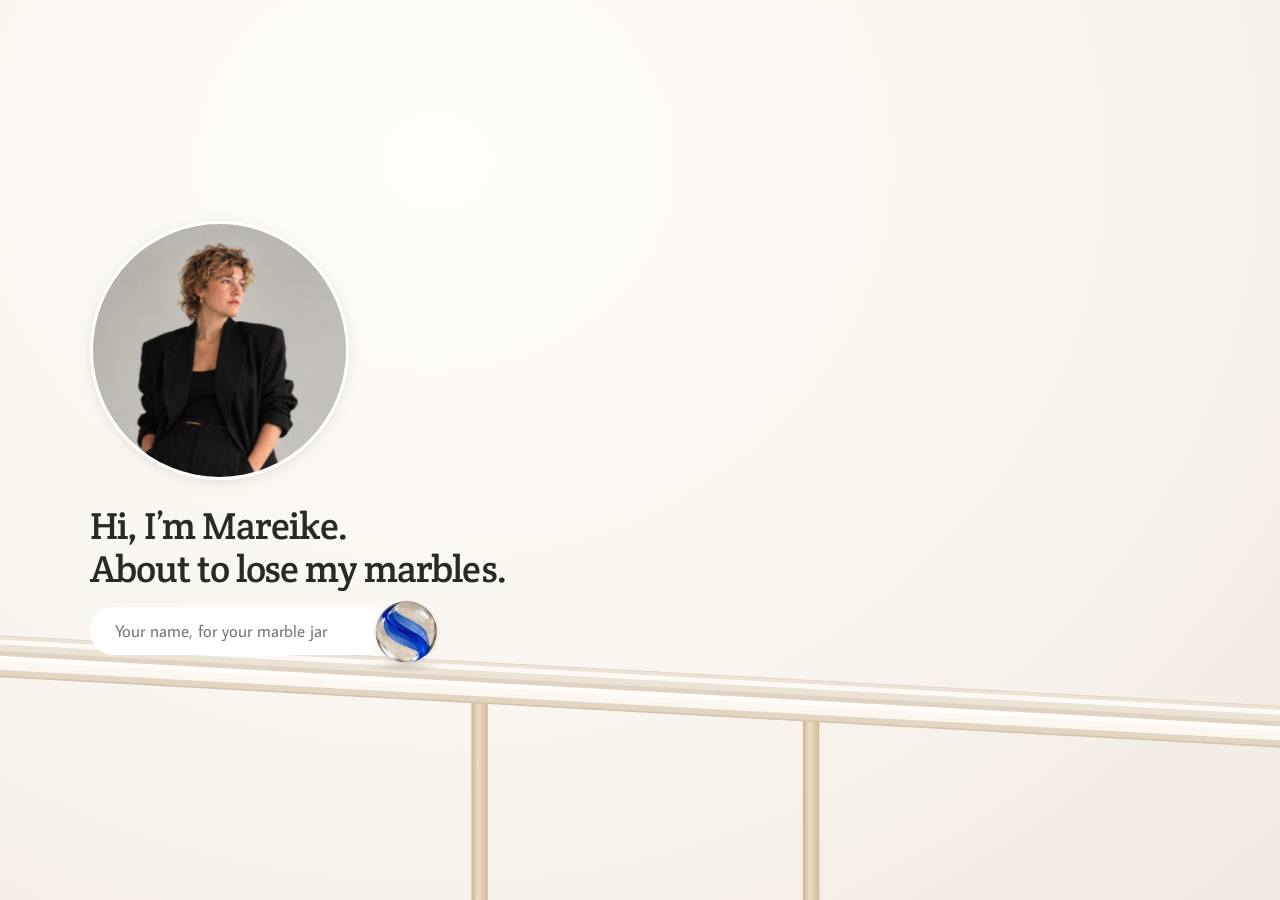
==== marbles/index.html @ 19814426 "Publish the idea map to /marbles (idea-map-site 9d2c9aa) Co-Authored-By: Claude Opus 5.5 <noreply@an" ====
<!doctype html><html lang="en"><head><meta charset="utf-8"><meta name="viewport" content="width=device-width, initial-scale=1"><meta name="theme-color" content="#faf8f5"><title>Mareike’s idea map</title><link rel="stylesheet" href="style.css"><link rel="stylesheet" href="play.css"><script defer src="content.js"></script><script defer src="explosion.js"></script><script defer src="motion.js"></script><script defer src="vendor/matter.min.js"></script><script defer src="track.js"></script><script defer src="jar.js"></script><script defer src="play.js"></script><script defer src="app.js"></script></head><body class="cover"><header class="mast"><button class="face" type="button" data-about><img src="assets/mareike.jpg" alt="Mareike Jens"></button><span id="siteTitle"></span><nav class="mast-tools" id="mastTools"></nav></header><main id="app"></main><dialog id="sheet"><button class="x"></button><section id="detail"></section></dialog></body></html>
---- marbles/style.css ----
:root{--paper:#faf8f5;--ink:#292928;--muted:var(--ink);--body:clamp(15px,1.32vw,18px);--heading:clamp(26px,3vw,39px);font:400 var(--body)/1.45 -apple-system,BlinkMacSystemFont,"Helvetica Neue",Arial,sans-serif;color:var(--ink);background:var(--paper)}*{box-sizing:border-box}body{margin:0}button,input,textarea{font:inherit;color:inherit}button{cursor:pointer}button:focus-visible,input:focus-visible{outline:2px solid #595b9c;outline-offset:4px}button{border:0;background:none}h1,h2,p{margin:0}h1,h2{font-size:var(--heading);font-weight:500;line-height:1.13;letter-spacing:-.045em}button:disabled{cursor:default;color:#757575}.welcome{min-height:var(--vh,100svh);background:radial-gradient(ellipse at 50% 62%,#f6f7fa,#eceef3);display:grid;place-content:center;text-align:center}.welcome img{display:block;width:112px;height:112px;border:5px solid white;box-shadow:0 4px 10px #21233326;border-radius:50%;margin:0 auto 28px;object-fit:cover;object-position:center 12%}.welcome h1{font-size:30px;font-weight:670}.welcome h1 span{display:block;color:var(--ink)}.welcome p{margin:20px 0 24px}.welcome label{display:block;color:var(--ink);margin-bottom:8px}.namebox{position:relative;width:min(260px,78vw);margin:auto}.namebox input{width:100%;border:0;background:white;border-radius:32px;text-align:center;padding:12px 25px}.start{position:absolute;right:-18px;top:0;width:48px;height:48px;border-radius:50%;background:radial-gradient(at 33% 24%,#fff4ee,#e8d9d0,#cebea8);border:4px solid white;box-shadow:0 4px 9px #302b2830}.stage{position:relative;min-height:var(--vh,100svh);display:flex;flex-direction:column;overflow:clip}.headline{padding:8vh 7vw 0;position:relative;z-index:2;max-width:1200px}.headline p{margin-top:15px;max-width:660px;color:var(--muted)}.worry{color:var(--ink)}.worry .held{color:#ae2731}.illustration{flex:1;display:grid;align-content:center;position:relative;min-height:230px}.illustration svg{width:100%;height:auto;display:block;overflow:visible}.dipart{background:linear-gradient(0deg,#f5f1eb55,transparent 75%)}.machine{background:#f6efe8}.machine .headline{margin-bottom:1vh}.machine .illustration svg{mix-blend-mode:multiply}.controls{position:relative;z-index:3;display:flex;gap:20px;align-items:center;margin:0 7vw;padding:24px 0 30px}.controls .advance{margin-left:auto}.action,.subtle{padding:10px 2px;text-decoration:underline;text-underline-offset:6px;text-decoration-color:#a8a49d}.advance,.primary{padding:11px 24px;border-radius:30px;background:#292b2d;color:white;min-height:44px}.pause{margin-left:12px;color:var(--muted)}.ball{--tint:#b7d2eb;display:inline-block;position:relative;flex:none;width:var(--diam,48px);height:var(--diam,48px);border-radius:50%;background:url("assets/glass.webp") center/cover;box-shadow:inset 0 0 0 1px #7069594d,1px 5px 6px -3px #65544070;isolation:isolate}.ball:before{content:"";position:absolute;inset:0;border-radius:50%;background:var(--tint);mix-blend-mode:multiply;opacity:.63}.ball:after{content:"";position:absolute;inset:0;border-radius:50%;background:radial-gradient(ellipse at 24% 20%,#fff9,transparent 22%,transparent 67%,#ffffff55 92%);box-shadow:inset 0 0 7px color-mix(in srgb,var(--tint),transparent 40%)}.world{min-height:var(--vh,100svh);position:relative;overflow:hidden}.cloud{position:absolute;inset:0;overflow:clip;pointer-events:none}.cloud .ball{position:absolute;animation:appear .7s both;animation-delay:var(--delay)}@keyframes appear{from{transform:translateY(20px) scale(.5);opacity:0}to{transform:none;opacity:1}}.covercopy{position:relative;text-align:center;max-width:650px;margin:auto;background:radial-gradient(ellipse,#faf8f5 50%,#faf8f500 75%);padding:38px 32px}.covercopy p{margin:16px auto 0}.flood{min-height:calc(var(--vh,100svh) - 90px);display:grid;place-items:center}.world header{padding:36px 5vw 16px;display:flex;align-items:flex-start;justify-content:space-between;gap:24px}.world header p{color:var(--muted);margin-top:10px}.world h1{font-size:clamp(24px,2.7vw,36px)}.field{position:relative;margin:12px 5vw 0;display:grid;grid-template-columns:repeat(5,minmax(0,1fr));gap:24px 12px;align-items:start}.pick{min-width:0;display:flex;align-items:center;flex-direction:column;gap:11px;text-align:center;position:relative;line-height:1.2;padding:3px;overflow-wrap:anywhere}.pick .ball{transition:translate .23s}.pick:hover .ball{translate:0 -4px}.named .pick:nth-child(3n){margin-top:16px}.world .controls{margin:10px 5vw 0}.rows{margin:8px 5vw 0;display:grid;gap:12px}.row{display:grid;grid-template-columns:minmax(170px,23%) 1fr;align-items:center;gap:20px}.row h2{font-size:var(--body);letter-spacing:0;font-weight:600}.rail{position:relative;display:grid;grid-template-columns:repeat(var(--slots),minmax(0,1fr));gap:4px;align-items:start;padding:7px 8px 8px;isolation:isolate}.rail:before{content:"";position:absolute;z-index:-1;left:0;right:0;top:calc(var(--diam,48px) - 3px);height:13px;background:linear-gradient(#fffcf6 5%,#f3eadf 43%,#d4c7b5 81%,#f6f0e9);border-radius:8% 8% 13% 13% / 0% 0% 100% 100%;box-shadow:0 5px 6px -4px #54432d50}.rail:after{content:"";position:absolute;top:calc(var(--diam,48px) + 9px);left:4%;right:4%;height:5px;border-inline:4px solid #d9bd99;z-index:-2}.rail .pick{font-size:var(--body)}.openplace i{width:34px;height:9px;border-radius:50%;background:#dacfc1;box-shadow:inset 1px 3px 3px #897b6a33;margin-top:calc(var(--diam,48px) - 9px)}.pick.selected .ball{opacity:.35}.jarbtn{display:flex;align-items:center;gap:10px;white-space:nowrap}.jar{display:inline-block;position:relative;width:42px;height:52px;border-radius:6px 6px 13px 13px;border:2px solid #b8b7ad;border-top:5px double #a7aba4;background:linear-gradient(100deg,#fff 3%,#ffffff12 28%,#d2d8cc30 70%,#fff 94%);box-shadow:inset 0 -4px 2px #babdb866,2px 4px 6px #4443}.jar em{position:absolute;bottom:5px;left:6px;color:var(--ink);font-style:normal}.world footer{margin:16px 5vw 25px}dialog{width:min(520px,93vw);max-height:88svh;overflow:auto;background:var(--paper);border:1px solid #dedbd4;border-radius:18px;padding:43px 35px 33px;box-shadow:0 18px 65px #29272828}dialog::backdrop{background:#34333145;backdrop-filter:blur(6px)}.x{position:absolute;right:14px;top:9px;padding:8px}.detail .ball{--diam:85px;margin-bottom:25px}.detail h2{margin:10px 0 20px}.detail p{margin-bottom:24px}.cat{color:var(--muted)}.item{display:flex;gap:13px;align-items:center;padding:14px 0;border-bottom:1px solid #dedbd4}.item .ball{--diam:32px}.item button{margin-left:auto}.jarcopy{margin-top:24px}.turning{cursor:pointer}.turning:focus{outline:none}.pause[hidden]{display:none}
@media(max-width:720px){.headline{padding:9vh 7vw 0}.illustration{overflow:hidden}.illustration svg{width:155%;max-width:none;margin-left:-22%}.machine .illustration svg{width:170%;margin-left:var(--pan,-20%)}.world header{padding-top:22px;gap:10px}.world header h1{max-width:350px}.jarbtn{flex-direction:column;gap:0;font-size:14px}.field{grid-template-columns:repeat(3,minmax(0,1fr));gap:16px 8px}.named .pick:nth-child(3n){margin-top:0}.rows{gap:20px}.row{display:block}.row h2{margin-bottom:4px}.rail{grid-template-columns:repeat(var(--slots),minmax(0,1fr));--diam:34px;padding-inline:0}.rail .pick{font-size:14px}.row:first-child .rail{grid-template-columns:repeat(3,minmax(0,1fr));row-gap:12px}.row:first-child .rail:before{display:none}.row:first-child .pick:before{content:'';position:absolute;top:32px;width:100%;height:8px;background:linear-gradient(#fcf9f3,#d7cdbf);border-radius:0 0 50% 50%;z-index:-1}.row:first-child .rail:after{display:none}.controls{padding:18px 0 24px}.covercopy{padding:22px}.field .pick{font-size:14px}.world header h1{font-size:25px}.machine .headline{min-height:170px}}
@media(prefers-reduced-motion:reduce){*,*:after,*:before{animation-duration:.001ms!important;transition-duration:.001ms!important}}
.machine .illustration svg{mix-blend-mode:normal}.machine{background:#f6efe9}.machine svg #traveller,.machine svg #contact,.machine svg [id^=mate]{transition:opacity .22s ease}h1[tabindex="-1"]:focus{outline:none}

.bottle svg { position: absolute; inset: 0; width: 150px; height: 196px; overflow: visible; }
.jar-glass { fill: url(#jg); }
.jt { stop-color: var(--glass-tint); } .js { stop-color: var(--jar-shine); }
.jar-edge { fill: none; stroke: var(--glass-edge); stroke-width: 1.4; }
.jar-back { fill: rgba(var(--shadow), .07); stroke: var(--glass-edge); stroke-width: 1; opacity: .8; }
.jar-foot { fill: url(#jb); }
.jar-wall { fill: none; stroke: var(--jar-shine); stroke-width: 1; opacity: .5; }
.jar-thread { fill: none; stroke: var(--glass-edge); stroke-width: 1.2; stroke-linecap: round; opacity: .75; }
.jar-lip { fill: var(--jar-lip); stroke: var(--glass-edge); stroke-width: 1.1; }
.jar-hi { fill: var(--jar-shine); opacity: .82; }
.jar-shine { fill: none; stroke: var(--jar-shine); stroke-linecap: round; }
.jar-floor { fill: rgba(var(--shadow), .24); filter: blur(6px); }
.jar-caustic { fill: var(--jar-shine); opacity: .75; filter: blur(5px); }
.jar-marbles { position: absolute; inset: 0;
  clip-path: path("M40 14 L40 34 C40 48 17 49 17 70 L17 168 C17 180 41 188 75 188 C109 188 133 180 133 168 L133 70 C133 49 110 48 110 34 L110 14 Z"); }
:root{--glass-tint:#c8d3cc;--jar-shine:#fff;--glass-edge:#96998c;--jar-lip:#dde0d4;--shadow:74,62,48}
.bottle{width:105px;height:137.2px;display:block;position:relative}.bottle-inner{position:absolute;inset:0;transform-origin:50% 95%}.bottle-scale{position:absolute;inset:0;width:150px;height:196px;transform:scale(.7);transform-origin:0 0}.jarbtn{position:fixed;z-index:5;right:3vw;bottom:4vh;display:grid;justify-items:center;gap:1px;max-width:175px;white-space:normal;text-align:center;background:radial-gradient(ellipse at 50% 70%,#faf8f5 35%,transparent 74%)}.jar-marbles .ball{position:absolute;top:0;left:0}.jarbtn.over .bottle-inner{scale:1.07}.jar-count{font-variant-numeric:tabular-nums}.jarbtn.over .bottle{filter:drop-shadow(0 2px 6px #a8977855)}.drag-orb,.flying-orb{position:fixed;left:0;top:0;z-index:100;pointer-events:none;line-height:0}.pick .ball{touch-action:none;cursor:grab}.pick.selected .ball{cursor:pointer}.named .field,.shelves .rows{margin-right:max(175px,15vw)}.named .controls{margin-right:max(175px,15vw)}.machine .illustration{min-height:48svh;position:relative;overflow:hidden}.machine .illustration svg{position:absolute;inset:0;width:100%;height:100%;margin:0}.machine{background:linear-gradient(140deg,#fbf8f3,#f5ede5)}.headline{animation:ink-in .45s both}@keyframes ink-in{from{opacity:0;transform:translateY(5px)}to{opacity:1;transform:none}}.ball{background-color:#f5ede4}.world header h1{max-width:24ch}.shelves .rail:before{box-shadow:0 5px 7px -5px #604e32aa}
@media(max-width:720px){.bottle{width:75px;height:98px}.bottle-scale{transform:scale(.5)}.jarbtn{right:10px;bottom:9px;background:#faf8f5ef;border-radius:18px;padding:4px 8px;max-width:120px}.shelves .rows,.named .field{margin-right:5vw}.named .controls{margin-right:125px}.world{padding-bottom:115px}.machine .illustration svg{width:100%;margin:0}.machine .headline{min-height:145px}.shelves footer{max-width:60%}}
.flood{position:relative;height:var(--vh,100svh);min-height:var(--vh,100svh);display:block;overflow:hidden}.flood .cloud>span{position:absolute}.flood .ball{rotate:var(--angle)}.flood .covercopy{position:absolute;inset:0 0 auto;text-align:left;max-width:none;margin:0;padding:8vh 7vw 9vh;background:linear-gradient(#faf8f5 5%,#faf8f5ee 50%,#faf8f500);backdrop-filter:blur(5px);mask-image:linear-gradient(black 68%,transparent)}.flood .covercopy p{margin:9px 0}.world:has(.flood){padding:0}.world:has(.flood) .controls{position:absolute;bottom:0;left:0;right:0;margin:0;padding:40px 7vw 25px;background:linear-gradient(transparent,#faf8f5ed 44%)}.machine{background:#f8f3ed}
.presented-bottle{width:150px;height:196px;margin:0 auto 20px;position:relative}.presented-bottle .bottle-scale{transform:none}.presented-bottle svg{position:absolute;inset:0;width:150px;height:196px}.presented-bottle .ball{margin:0}.jar-detail .item .ball{margin:0}

:root{--mast-height:60px}.mast{position:sticky;top:0;z-index:6;height:var(--mast-height);display:flex;align-items:center;gap:11px;padding:0 7vw;background:#faf8f5f5}.mast img{width:34px;height:34px;border-radius:50%;object-fit:cover;object-position:center 12%}.mast span{font-weight:550}.welcome,.stage,.world{min-height:calc(var(--vh,100svh) - var(--mast-height))}.flood{height:calc(var(--vh,100svh) - var(--mast-height));min-height:calc(var(--vh,100svh) - var(--mast-height))}.start{background:transparent url("assets/glass.webp") center/cover;border:0;box-shadow:0 3px 7px #453b392b}.welcome{background:#faf8f5}@media(max-width:720px){:root{--mast-height:54px}.mast img{width:30px;height:30px}}

.stage,.world:has(.flood),.world.named{cursor:pointer}.station .headline{text-align:center;width:100%;max-width:none}.station .headline p{margin-inline:auto}.beat{color:inherit;font-weight:inherit}.stressed .beat{color:#a32b36;text-decoration:underline;text-decoration-thickness:.065em;text-underline-offset:.14em}.keyboard-next:not(:focus-visible){position:absolute;width:1px;height:1px;overflow:hidden;clip-path:inset(50%);padding:0;border:0}.keyboard-next:focus-visible{margin-left:auto;padding:9px 18px}.controls .pause{margin-left:auto}
@font-face{font-family:"Crete Round";src:url("assets/fonts/CreteRound-Regular.ttf") format("truetype");font-style:normal;font-weight:400;font-display:swap}
.mast span,h1,.welcome h1,.world h1,.detail h2{font-family:"Crete Round",Georgia,serif;font-weight:400;letter-spacing:-.025em}
.opening{position:relative;isolation:isolate;overflow:hidden;background:#f6efe7}.opening .illustration{position:absolute;inset:0;min-height:0;z-index:-2}.opening .illustration svg{position:absolute;inset:0;width:100%;height:100%;margin:0;mix-blend-mode:normal}.opening:before{content:"";position:absolute;inset:0;z-index:-1;pointer-events:none;background:linear-gradient(95deg,#fbf7f1f5 0%,#faf5eedc 24%,#faf5ee45 53%,transparent 75%)}.welcome.opening{display:flex;align-items:center;padding:5vh 7vw;text-align:left}.welcome-copy{width:min(390px,90vw)}.welcome-copy img{width:clamp(100px,13vw,166px);height:auto;aspect-ratio:1;margin:0 0 24px;border-width:3px}.welcome h1{font-size:var(--heading)}.welcome h1 span{color:var(--ink)}.welcome-copy form{margin-top:25px}.welcome-copy label{color:var(--ink)}.welcome-copy .namebox{margin:0;width:min(310px,80vw)}.welcome-copy input{text-align:left;padding-right:56px}.welcome-copy .start{right:0;background:#292928;color:white;border:0;box-shadow:none}.opening .headline{padding-top:13vh;max-width:min(840px,72vw)}.opening .headline h1{font-size:clamp(38px,5.4vw,77px);line-height:1.04}.opening .controls{margin-top:auto}
@media(max-width:700px){.welcome.opening{align-items:flex-start;padding-top:3vh}.welcome-copy img{width:96px;margin-bottom:12px}.welcome-copy form{margin-top:14px}.opening:before{background:linear-gradient(#faf5eeef 2%,#faf5eeeb 34%,#faf5ee55 52%,transparent 68%)}.opening .headline{max-width:100%;padding-top:8vh}.welcome h1{font-size:26px}}
.welcome.opening{justify-content:flex-start}
/* The sculpture and its motion use the same viewport from cover to rewind. */
.machine,.welcome.opening{background:radial-gradient(ellipse at 64% 46%,#fffcf7,#f6efe6 83%)}.machine .illustration{position:absolute;inset:0;min-height:0;z-index:0}.machine .illustration svg{mix-blend-mode:normal}.machine .headline,.machine .controls{z-index:2}.machine .controls{margin-top:auto}.opening:before{display:none}.welcome.opening .illustration{z-index:0}.welcome-copy{position:relative;z-index:1}.welcome-copy .namebox input{padding-right:20px}.marble-start{position:absolute;width:max(52px,var(--orb-size));height:max(52px,var(--orb-size));transform:translate(-50%,-50%);z-index:3;padding:0;border:0;border-radius:50%;background:transparent}.marble-start span{position:absolute;left:50%;bottom:calc(100% + 9px);transform:translateX(-50%);white-space:nowrap;color:var(--ink);font-size:var(--body);text-shadow:0 1px 3px #fffcf4}.marble-start:hover span{text-decoration:underline;text-underline-offset:4px}
.ball{background:transparent url("assets/clear-glass.png") center/cover;box-shadow:1px 4px 5px -3px #70553c73}.ball:before{background:var(--tint);opacity:1;mix-blend-mode:color;mask:url("assets/ribbon-mask.png") center/cover}.ball:after{display:none}
.shelves .rows{display:grid;grid-template-columns:repeat(2,minmax(0,1fr));gap:26px 5vw;margin:20px 6vw 0}.shelves .row{display:block}.shelves .row h2{margin:0 0 10px}.shelves .rail,.shelves .row:first-child .rail{--diam:clamp(36px,3.5vw,53px);display:grid;grid-template-columns:repeat(var(--slots),minmax(0,1fr));gap:4px;padding:0 12px}.shelves .rail:before,.shelves .row:first-child .rail:before{content:'';display:block;position:absolute;inset:calc(var(--diam)*.52) 0 auto;height:calc(var(--diam)*.98);border-radius:0;background:transparent url("assets/porcelain-shelf.png") center/100% 100% no-repeat;box-shadow:none;filter:drop-shadow(0 5px 4px #8e786330);z-index:-1}.shelves .rail:after,.shelves .row:first-child .pick:before{display:none}.shelves .rail .pick{padding:0;gap:calc(var(--diam)*.53);font-size:clamp(13px,1.2vw,17px)}.shelves .rail .ball{outline:0}.shelves .rail .ball:after{display:block;position:absolute;inset:auto -7% -5%;height:17%;border-radius:0 0 50% 50%;background:linear-gradient(#fff9ed,#e0d2c2);box-shadow:0 2px 3px #8a75522b}.shelves .row:last-child{grid-column:1}.shelves .openplace i{margin-top:calc(var(--diam) - 8px)}
@media(max-width:720px){.shelves .rows{grid-template-columns:minmax(0,1fr);gap:24px;margin-inline:5vw}.shelves .rail,.shelves .row:first-child .rail{--diam:32px;padding-inline:3px}.shelves .rail .pick{font-size:12px}.marble-start span{font-size:14px}.machine .headline{min-height:0}.shelves .row:first-child .rail{column-gap:3px}}
@font-face{font-family:"Average Sans";src:url("assets/fonts/AverageSans-Regular.ttf") format("truetype");font-style:normal;font-weight:400;font-display:swap}
:root,button,input,textarea,select{font-family:"Average Sans",Arial,sans-serif}
h1,h2,h3,h4,h5,h6,.mast span,.shelves .row h2,summary{font-family:"Crete Round",Georgia,serif;font-weight:400}
.ball{background-image:var(--glass,url("assets/glass.webp"))}.ball:before{display:none}.shelves .rows{grid-template-columns:minmax(0,1.15fr) minmax(0,1fr)}.rail .pick>span:last-child{hyphens:auto}
@media(max-width:720px){.shelves .rows{grid-template-columns:minmax(0,1fr)}}
/* The scene picture is the card's backdrop: it bleeds to the top and side edges of the sheet and fades into the paper,
   and the marble sits on its lower edge. .detail becomes a column so "order" can lift the picture above marble and title.
   Without a picture (.missing) the figure stays in the text flow and shows the scene in words. */
.detail:has(.card-scene){display:flex;flex-direction:column;align-items:flex-start}
.card-scene{margin:0}.card-scene figcaption{display:none}
.card-scene:not(.missing){order:-1;align-self:stretch;margin:-43px -35px -58px;aspect-ratio:3/2}
.card-scene:not(.missing) img{display:block;width:100%;height:100%;object-fit:cover;border-radius:17px 17px 0 0;-webkit-mask-image:linear-gradient(#000 62%,#0000);mask-image:linear-gradient(#000 62%,#0000)}.detail:has(.card-scene:not(.missing))>.ball{box-shadow:0 0 0 5px var(--paper),1px 6px 9px -3px #65544070}
dialog:has(.card-scene:not(.missing)) .x{z-index:1;width:36px;height:36px;padding:0;border-radius:50%;background:#faf8f5d9}
.card-scene.missing img{display:none}.card-scene.missing figcaption{display:block;line-height:1.45}
.card-scene.missing figcaption b{display:block;font-family:"Crete Round",Georgia,serif;font-weight:400;margin:0 0 4px}
.card-sections{margin:22px 0 26px}.card-sections dt{font-family:"Crete Round",Georgia,serif;margin:16px 0 4px}.card-sections dd{margin:0;line-height:1.45}
.welcome-copy .namebox{width:min(330px,83vw)}.welcome-copy .namebox input{padding-right:58px}.welcome-copy form{margin-top:16px}.welcome-copy{pointer-events:none}.welcome-copy form{pointer-events:auto}.marble-start:focus-visible{outline-offset:4px}
.marble-start:before{content:"";position:absolute;left:50%;top:50%;width:var(--orb-size);height:var(--orb-size);transform:translate(-50%,-50%) translateX(var(--roll-x)) rotate(var(--roll-angle));border-radius:50%;background:url("assets/glass.webp") center/cover;box-shadow:0 1px 4px #55463224}.shelves footer{display:flex;gap:24px}

.flood{display:block;background:#f6f4f0;isolation:isolate}
.flood .covercopy{position:relative;z-index:1;text-align:left;max-width:none;margin:0;padding:clamp(18px,3vh,32px) 6vw 48px;background:linear-gradient(#f6f4f0 15%,#f6f4f0ea 62%,#f6f4f000);backdrop-filter:blur(5px);mask-image:linear-gradient(black 70%,transparent)}
.flood .covercopy h1{max-width:none}.flood .covercopy p{margin:4px 0 0}
.specimens{position:absolute;inset:0;overflow:hidden}
.specimen{position:absolute;width:var(--orb);aspect-ratio:1;display:block}
.specimen img{width:100%;height:auto;display:block}.orb-bounds{position:absolute;top:2%;left:1%;width:98%;aspect-ratio:1}
.world:has(.flood) .controls{padding:28px 6vw 12px;background:linear-gradient(transparent,#f6f4f0eb 60%)}
.ball{background-size:103% auto;background-position:center 6%;background-repeat:no-repeat}
:root{--studio:radial-gradient(ellipse at 34% 18%,#fffdf9 0,#f9f5ef 55%,#f0e9df 100%);--motion-ease:cubic-bezier(.22,.68,.2,1)}
.machine,.welcome.opening,.flood,.shelves{background:var(--studio)}
.mast{background:#fcfaf6f2}.mast img,.welcome img{box-shadow:0 3px 12px #6e553723}
.marble-start:before{background-image:url("assets/run-glass.webp")}

.station .headline h1{letter-spacing:-.03em}.stressed .beat{text-decoration-color:#aa534c;text-underline-offset:.16em}.beat{transition:color .16s linear}
.rail .ball{transition:translate .24s var(--motion-ease),opacity .24s}.shelves .rail:before{filter:drop-shadow(0 6px 5px #82644329)}
dialog{background:var(--studio);border:1px solid #e2d8c8;box-shadow:0 20px 80px #48372833}
@media(prefers-reduced-motion:no-preference){
  .flood .specimen{animation:glass-arrives .55s var(--motion-ease) both}
  .shelves .row h2,.shelves .rail .pick>span:last-child{animation:card-lettering .65s ease both}
  dialog[open]{animation:sheet-arrives .24s var(--motion-ease)}
}
@keyframes glass-arrives{from{opacity:0;translate:0 6px}to{opacity:1;translate:0 0}}
@keyframes card-lettering{0%,24%{opacity:0}100%{opacity:1}}
@keyframes sheet-arrives{from{opacity:0;translate:0 9px}to{opacity:1;translate:0 0}}
.shelves .jarbtn{--jar-scale:1.4;max-width:none;right:3vw;bottom:12vh;gap:12px;padding:10px;border-radius:44%;background:radial-gradient(ellipse at 50% 63%,#fffdf888,transparent 72%)}
.shelves .bottle{width:calc(150px * var(--jar-scale));height:calc(196px * var(--jar-scale));filter:drop-shadow(0 7px 6px #846d4c24)}
.shelves .bottle-scale{transform:scale(var(--jar-scale))}.shelves .rows{margin-right:calc(6vw + 212px);column-gap:3vw}.shelves .jarbtn>span:last-of-type{font-family:"Crete Round",Georgia,serif}.catch-point{position:absolute;right:12%;top:8%;pointer-events:none;font:400 27px/1 "Crete Round",Georgia,serif;color:#805020;text-shadow:0 1px 3px white}
.jarbtn.catching .jar-lip,.jarbtn.over .jar-lip{stroke:#b8935a;stroke-width:2}.jarbtn.over .bottle-inner{transition:scale .16s;scale:1.05}
@media(max-width:900px){.shelves .jarbtn{--jar-scale:1.04;right:10px}.shelves .rows{margin-right:185px}}
@media(max-width:720px){.shelves .jarbtn{--jar-scale:.75;bottom:4px;right:4px;gap:0;background:radial-gradient(ellipse,#faf8f5 45%,#faf8f5d6 62%,transparent 75%);padding:4px}.shelves .rows{margin-inline:5vw}.shelves{padding-bottom:168px}.catch-point{font-size:22px}}


/* Cover: no header yet. The portrait is the way in, and docks into the header when the run starts. */
.cover .mast{visibility:hidden}
.cover .welcome{margin-top:calc(-1*var(--mast-height));min-height:var(--vh,100svh)}
.face{display:block;padding:0;border-radius:50%;line-height:0;flex:none}
.mast .face img{display:block}
.welcome-copy .face{pointer-events:auto;margin:0 0 24px}
.welcome-copy .face img{width:clamp(150px,19vw,240px);margin:0;transition:scale .24s var(--motion-ease)}
.welcome-copy .face:hover img{scale:1.03}
@media(max-width:700px){.welcome-copy .face{margin-bottom:14px}.welcome-copy .face img{width:132px}}
/* About card, in the same sheet as an idea. Logos follow the strip on mareikejens.com. */
.about .portrait{display:block;width:85px;height:85px;border-radius:50%;object-fit:cover;object-position:center 12%;border:3px solid white;box-shadow:0 3px 12px #6e553723;margin-bottom:25px}
.about p{margin-bottom:16px}.about .small{color:var(--muted);font-size:.9em}
.about .logos{display:flex;align-items:center;justify-content:space-between;gap:.7em;font-size:clamp(10px,2.9vw,17px);list-style:none;padding:22px 0;margin:22px 0 0;border-top:1px solid #e2d8c8;border-bottom:1px solid #e2d8c8}
.about .logos img{display:block;width:auto}
.about .links{display:flex;flex-wrap:wrap;gap:6px 22px;margin:20px 0 0}
.about .links a{color:inherit;text-decoration:underline;text-underline-offset:6px;text-decoration-color:#a8a49d}

/* Click-through story. Each scene plays, comes to rest and waits for a click anywhere: no button, no hint.
   The Continue button stays for keyboard users (visible on focus). */
.ready .pause{display:none}
/* Between scenes the words fade out before the next line fades in (ink-in restarts when .leaving comes off). */
.headline.leaving{animation:none;opacity:0;translate:0 -4px;transition:opacity .2s ease,translate .2s ease}
@media(prefers-reduced-motion:no-preference){
  /* "I am." has the screen to itself, at full headline size, while the marble starts down the drop. Partway down it
     gives its place to "What if…" (it lies over that line, so nothing jumps), which builds while the marble races to
     the break. The swap follows the marble, not a clock: app.js sets .whatif-now from the scene's progress. */
  .headline h1:has(.iam){position:relative}
  .iam{position:absolute;inset:0 0 auto;transition:opacity .45s ease}
  .whatif-now .iam{opacity:0}
  .iam+.whatif{opacity:0;transition:opacity .6s ease .25s}
  .whatif-now .iam+.whatif{opacity:1}
  /* A [bracketed] word in the body line lands a beat after the sentence, like a spoken pause. */
  /* "Fast." lands with a punch on the frame the marble is pushed (see surge in motion.js), not a soft fade. */
  .headline .late{display:inline-block;opacity:0}.headline .late.now{opacity:1;animation:fast-in .32s cubic-bezier(.2,1.7,.45,1) both}
  @keyframes fast-in{from{opacity:0;transform:translateX(-10px) scale(.7)}to{opacity:1;transform:none}}
  @keyframes late-in{from{opacity:0}to{opacity:1}}
  /* Cover → run → marble field → shelves: a cross-fade between whole screens. */
  ::view-transition-old(root),::view-transition-new(root){animation-duration:.55s;animation-timing-function:ease}
}
/* Narrow cover: the name field carries the marble run, so the copy sits low and the run lands about two thirds down, where the story scenes hold it. */
@media(max-width:700px){.welcome.opening{align-items:flex-end;padding-bottom:30svh}}
/* Story headlines keep line breaks typed in content.js ("Transformative AI\nis coming."). */
.headline h1{white-space:pre-line}
/* About card: the portrait leads, sized to the card. Line breaks typed in content.js are kept. */
.about .portrait{width:clamp(120px,34vw,168px);height:auto;aspect-ratio:1;border-width:4px;margin-bottom:22px}
.about p{white-space:pre-line}
/* The stressed word turns red, without an underline. */
.stressed .beat{text-decoration:none}
/* "What if…" holds the line; the danger it asks about appears when the marble tips. */
.whatif{display:block;color:var(--ink)}
/* The second half of a question waits, invisible but holding its line, until the visitor clicks. */
.held{display:block;opacity:0;transition:opacity .4s ease}
.held.shown{opacity:1}
/* "I am." is Mareike's answer to "Are you worried?", on its own line above "What if…". */
.iam{display:block}
/* "What if…" and the danger read as one pair, a touch apart so the lines don't collide. */
.headline:has(.iam) .answer{display:block;margin-top:.12em}
.answer,.headline:has(.whatif) p{opacity:0;transition:opacity .4s ease}
.stressed .answer,.stressed .headline:has(.whatif) p{opacity:1}
/* The burst answers "What if…": the danger lands a breath after it, while the pieces still fly. */
.stressed .answer{transition:opacity .6s ease .4s}.stressed .headline:has(.whatif) p{transition:opacity .6s ease .4s}

/* ---- Marble page ----
   Marbles are cut to clean circles with a soft shadow and arrive spreading out from the first one. After about a second they part
   around a rounded clearing (--dx/--dy, worked out in fillMarbleField). The sentence fades in there first, then the question replaces it. */
.flood .specimen{width:auto;animation-delay:var(--in)}
.flood .specimen img{aspect-ratio:1;object-fit:cover;object-position:50% 0;border-radius:50%;box-shadow:0 .2em .3em -.12em #6e553747}
.flood.settled .specimen{transform:translate(var(--dx),var(--dy))}
.flood .specimens{mask-image:linear-gradient(#000 calc(100% - 170px),transparent calc(100% - 84px));-webkit-mask-image:linear-gradient(#000 calc(100% - 170px),transparent calc(100% - 84px))}
.clearing{position:absolute;pointer-events:none;opacity:0;left:var(--cx);top:var(--cy);width:calc(var(--rx)*2.05);height:calc(var(--ry)*2.15);translate:-50% -50%;scale:.6;background:radial-gradient(closest-side,#fffdf9 45%,#fffdf900)}
.flood.settled .clearing{opacity:1;scale:1}
.flood .covercopy{position:absolute;z-index:2;left:var(--cx);top:var(--cy);width:calc(var(--rx)*1.66);translate:-50% -50%;text-align:center;background:none;backdrop-filter:none;-webkit-backdrop-filter:none;mask-image:none;-webkit-mask-image:none;padding:0}
.flood .covercopy h1{font:inherit;letter-spacing:0;color:var(--ink);max-width:none}
.flood .covercopy p{font-family:"Crete Round",Georgia,serif;letter-spacing:-.025em;color:var(--ink);text-wrap:balance;font-size:clamp(27px,7.3vw,46px);line-height:1.08;margin:10px 0 0}
.flood .covercopy h1,.flood .covercopy p{opacity:0;translate:0 8px}
.flood.settled .covercopy h1,.flood.settled .covercopy p{opacity:1;translate:0 0}
.world:has(.flood) .controls{background:none}
@media(prefers-reduced-motion:no-preference){
  .flood .specimen{transition:transform var(--time) var(--motion-ease) var(--delay)}
  /* The sentence stands alone in the clearing, as large as the question. Then (.asked, set in flood()) it lifts away and the question
     fades in on the same spot. Without motion the two simply sit one above the other, as styled above. */
  .flood .covercopy{display:grid;place-items:center}
  .flood .covercopy h1,.flood .covercopy p{grid-area:1/1;margin:0}
  .flood .covercopy h1{font-family:"Crete Round",Georgia,serif;font-size:clamp(27px,7.3vw,46px);line-height:1.08;letter-spacing:-.025em;color:var(--ink);text-wrap:balance;transition:opacity .6s ease .45s,translate .6s var(--motion-ease) .45s}
  .flood .covercopy p{transition:opacity .8s ease .4s,translate .8s var(--motion-ease) .4s}
  .flood.settled:not(.asked) .covercopy p{opacity:0;translate:0 8px}
  .flood.asked .covercopy h1{opacity:0;translate:0 -8px;transition-delay:0s;transition-duration:.45s}
  .clearing{transition:opacity .8s ease,scale .9s var(--motion-ease)}
  /* Once parted, each marble floats a few pixels on its own slow beat. */
  .flood .specimen img{animation:marble-drift var(--beat) ease-in-out var(--phase) infinite alternate}
}
@keyframes marble-drift{from{translate:calc(var(--ax)*-1) calc(var(--ay)*-1)}to{translate:var(--ax) var(--ay)}}

/* Marble field → game (handover() in app.js). The field floats on a layer above the game while its marbles fly to the shelves or part. */
.handover{position:fixed;inset:0;z-index:5;overflow:hidden;pointer-events:none}
.handover .flood{background:none}
.handover .specimen{animation:none}
.handover.going .flood .covercopy,.handover.going .flood .clearing,.handover.going .controls{opacity:0;transition:opacity .3s ease}
.play.arriving{animation:game-arrives .7s ease .15s both}
.play .pick.incoming .ball{opacity:0;transition:none}
@keyframes game-arrives{from{opacity:0}to{opacity:1}}

/* Header title: name, a dot, then the board's title. */
.mast #siteTitle{display:flex;align-items:baseline;gap:.5em}
.mast-dot{color:var(--ink);flex:none}.mast-who{flex:none}
@media(max-width:700px){
  /* Phone header: still one line. The type shrinks with the screen so name, dot and title fit beside the portrait. */
  .mast{gap:8px}.mast #siteTitle{gap:.35em;font-size:clamp(11px,3.55vw,15px)}
  /* Phone cover: the copy keeps equal margins left and right. The name field ends short of the right
     margin by one marble (38 of the 340 units the phone camera shows) so the marble can wait beside it. */
  .welcome-copy{width:100%}
  .welcome-copy .namebox{width:calc(100% - 8px - 11.2vw)}
  .welcome-copy .namebox input{padding-right:20px}
  /* The run passes directly under the field, so anything below the field starts beneath the rail. */
  .welcome-copy .visit-notice{margin-top:52px}
}
/* Phone: a problem headline that needs two lines splits into two even ones and stays centred inside the margins. */
@media(max-width:700px){.station .headline h1,.station .headline p{text-wrap:balance;overflow-wrap:break-word}}
/* Phone idea card: everything fits one iPhone screen without scrolling. The picture is a shallower strip, the
   marble is smaller, and the gaps between category, title and the three sections are tightened. */
@media(max-width:700px){
  dialog:has(.card-sections){max-height:96svh;padding:43px 22px 14px}
  /* A fixed height, not an aspect ratio: inside the card's column layout the picture would otherwise insist on its full 3:2 height. */
  dialog:has(.card-sections) .card-scene:not(.missing){margin:-43px -22px -34px;aspect-ratio:auto;height:54vw;min-height:0;flex:none}
  .detail:has(.card-sections)>.ball{--diam:54px;margin-bottom:8px}
  .detail:has(.card-sections)>.cat{margin-bottom:2px;font-size:13.5px}
  .detail:has(.card-sections)>h2{margin:0 0 4px;font-size:23px}
  .detail .card-sections{margin:6px 0 16px}
  .detail .card-sections dt{margin:9px 0 2px}
  .detail .card-sections dd{line-height:1.36;font-size:14.5px}
  /* The button's upward glow is kept short so it does not wash out the last line of text. */
  .detail:has(.card-sections)>.primary[data-card]{margin-top:2px;box-shadow:0 36px 0 36px #f8f3ec,0 -4px 8px 3px #f8f3ecee}
}
/* Phone about card: wider card with slim side margins, so "…go well." holds the first line and all four links sit in one row. The background line is a lighter grey. */
.about .small{color:#8c877f}
@media(max-width:700px){dialog:has(.about){width:calc(100vw - 20px);padding-inline:20px}.about .links{column-gap:18px}}
/* In the jar, marble and title are one button that opens the idea card again. */
.item .open-idea{display:flex;flex:1;min-width:0;gap:13px;align-items:center;padding:0;margin:0;text-align:left;color:inherit;text-decoration:none;white-space:normal}
.item .open-idea span{text-decoration:underline;text-decoration-color:transparent;text-underline-offset:5px;transition:text-decoration-color .2s}
.item .open-idea:hover span,.item .open-idea:focus-visible span{text-decoration-color:#a8a49d}
/* iPhone Safari zooms in on any field with text under 16px and stays zoomed, which pushes the page off the right edge
   and the bottom. 16px fields stop that, without blocking pinch-zoom for people who need it. */
input,textarea,select{font-size:max(16px,1em)}
/* Cover → story: the portrait flies up into the header (see dockPortrait). Without this the cross-fade also kept the old
   portrait fading out in place, so two pictures showed at once. Naming it takes it out of the page snapshot, and its old
   snapshot is hidden: the only portrait left on screen is the one that moves. */
.welcome-copy .face img{view-transition-name:portrait}
::view-transition-old(portrait){display:none}
/* No rubber-band bounce: every screen is exactly one viewport tall. */
html{overscroll-behavior-y:none}
/* The Back button sits in the same spot on every screen: the story, the marble page and the question before the game. */
.world:has(.flood) .controls{padding:24px 7vw 30px}
@media(max-width:720px){.world:has(.flood) .controls{padding:18px 7vw 24px}}

/* No zoom on a double tap (pinch still works), and no text selection in the story: a fast second tap is just "continue". */
html{touch-action:manipulation}.machine{user-select:none;-webkit-user-select:none;-webkit-touch-callout:none}
/* "Are you worried?": the closer the marble is dragged to the edge (--worry, 0 to 1, set in app.js), the redder the page. */
.machine .illustration{box-shadow:inset 0 0 calc(var(--worry,0)*150px) calc(var(--worry,0)*26px) #a32b3659}
.drag-level{transform-origin:0 50%;scale:calc(1 + var(--worry,0)*.5);transition:scale .15s linear}

/* The privacy link: small and quiet, on the About card and under the send form. */
.legal-link{font:inherit;font-size:10px;color:#b0a99d;padding:2px 0;text-decoration:underline;text-decoration-color:#e6dfd4;text-underline-offset:2px}.legal-link:hover{color:#8c877f}.about .legal-link{display:block;margin-top:4px}.fine .legal-link{font-size:inherit}
.legal-text h3{margin:16px 0 3px;font-size:14px;font-weight:600}.legal-text p{margin:0 0 6px;font-size:14px;line-height:1.45}

/* Desktop about card: wide enough (37em of text, so it scales with the font) that the lead takes two lines and
   "Based in Zürich…" one. The phone card keeps its own width (max-width:700px rule above). */
@media(min-width:701px){dialog:has(.about){width:min(calc(37em + 70px),93vw)}}
/* The cover line "About to lose my marbles." stays on one line on every phone: the headline shrinks with the screen below 360px (and with Safari page zoom). */
/* The photo is as wide as "Hi, I'm Mareike." (that line is 6.75 times the headline size). */
@media(max-width:700px){.welcome h1{font-size:min(26px,7.2vw)}.welcome h1 span{white-space:nowrap}.welcome-copy .face img{width:calc(min(26px,7.2vw)*6.75);height:auto;aspect-ratio:1}}
/* On the narrowest phones the name field gives its placeholder a little more room, so "…for your marble jar" is not cut off. Font stays 16px so iOS does not zoom in on focus. */
@media(max-width:360px){.welcome-copy .namebox input{padding-left:15px;padding-right:12px}}
/* Desktop too: "About to lose my marbles." on one line, the photo as wide as "Hi, I'm Mareike." (headline size × 6.75). */
@media(min-width:701px){.welcome h1 span{white-space:nowrap}.welcome-copy .face img{width:calc(var(--heading)*6.75);height:auto;aspect-ratio:1}}
/* On a computer the text-only story lines ("But even if…", "…safely.", "Because:") sit centred above the track like the
   problem lines, instead of top left where the start of the run passes behind them. */
@media(min-width:701px){.machine:not(.opening):not(.station) .headline{text-align:center;width:100%;max-width:none}}
---- marbles/play.css ----
/* The game screen (play.js): shelves on top, a porcelain marble run in the middle, the jar at the bottom. */
.world.play{height:calc(var(--vh,100svh) - var(--mast-height));min-height:500px;padding:0;background:var(--studio);overflow:hidden;user-select:none;-webkit-user-select:none}
.play-stage{--diam:42px;--jar-scale:.9;--tint:#8643cb;position:relative;width:min(100vw,460px);height:100%;margin:0 auto;display:flex;flex-direction:column;overflow:hidden;touch-action:none}

/* header: which problem you are looking at, and how to move between the five */
.play .play-head{display:block;padding:10px 18px 0;position:relative;z-index:2}




.play .play-head h1{font-size:clamp(25px,7vw,31px);max-width:none;margin-top:0;line-height:1.1;letter-spacing:-.03em}









/* shelves */
.play-shelves{display:grid;gap:8px;padding:2px 12px 0;position:relative;z-index:2}
.play .rail{position:relative;display:grid;grid-template-columns:repeat(var(--slots),calc((100% - (var(--cols,var(--slots)) - 1)*4px)/var(--cols,var(--slots))));justify-content:center;gap:4px;padding:0 6px;isolation:isolate;align-items:start}
.play .rail:before{content:"";position:absolute;z-index:-1;inset:calc(var(--diam)*.52) 2% auto;height:calc(var(--diam)*.98);border-radius:0;
  background:transparent url("assets/porcelain-shelf.png") center/100% 100% no-repeat;box-shadow:none;filter:drop-shadow(0 5px 4px #8e786330)}
.play .rail:after{display:none}
.play .pick{padding:0 2px;gap:calc(var(--diam)*.5);font-size:12.5px;line-height:1.18;touch-action:none;cursor:grab;-webkit-tap-highlight-color:transparent}
.play .pick .ball{--diam:inherit;width:var(--diam);height:var(--diam);transition:opacity .35s,translate .24s var(--motion-ease)}
.play .pick-name{display:-webkit-box;-webkit-line-clamp:3;-webkit-box-orient:vertical;overflow:hidden;hyphens:auto;color:var(--ink);transition:color .35s}
.play .pick.selected .ball{opacity:.14}
.play .pick.selected .pick-name{color:var(--ink)}
.play .pick.away .ball{opacity:0;transition:none}
.play .pick:active{cursor:grabbing}

/* ramps, funnel and marbles in the air */
.play-art{position:absolute;inset:0;width:100%;height:100%;pointer-events:none;z-index:1;overflow:visible}
.rail-line{stroke:#f3ebde;stroke-width:7;stroke-linecap:round;filter:drop-shadow(0 3px 2px #6e553738)}
.play-loose{position:absolute;inset:0;pointer-events:none;z-index:4}
.loose-orb{position:absolute;left:0;top:0;margin:0;will-change:transform;box-shadow:1px 5px 7px -3px #65544080;transition:scale .18s var(--motion-ease),box-shadow .18s}
.loose-orb.held{scale:1.14;box-shadow:3px 16px 18px -8px #65544066}
.play-live{position:absolute;width:1px;height:1px;overflow:hidden;clip-path:inset(50%)}

/* the jar */
.play-jar{position:absolute;z-index:3;left:50%;bottom:4px;translate:-50% 0;padding:0;display:grid;justify-items:center;gap:1px;-webkit-tap-highlight-color:transparent}
.play .bottle{display:block;position:relative;width:calc(150px*var(--jar-scale));height:calc(196px*var(--jar-scale));filter:drop-shadow(0 7px 6px #846d4c24)}
.play .bottle-scale{transform:scale(var(--jar-scale))}
.jar-label{display:flex;align-items:center;gap:7px;font:400 15px/1.2 "Crete Round",Georgia,serif;white-space:nowrap;color:var(--ink)}
.jar-count{min-width:22px;height:22px;padding:0 6px;border-radius:11px;display:grid;place-items:center;font:600 12.5px/1 "Average Sans",Arial,sans-serif;font-variant-numeric:tabular-nums;background:#e9dfd0;color:var(--ink);transition:background .3s,color .3s}
.play-jar.filled .jar-count{background:var(--ink);color:#fff}
.jar-open{font-size:11.5px;color:var(--muted);opacity:0;transition:opacity .4s}
.play-jar.filled .jar-open{opacity:1}
/* The cork sits down in the mouth like a stopper (just proud of the rim), so the closed jar does not read as a head with a hat. */
.cork{position:absolute;left:30%;top:1.5%;width:40%;height:8%;border-radius:5px 5px 3px 3px;opacity:0;translate:0 -26px;pointer-events:none;
  background:linear-gradient(90deg,#a97a4b,#dcb689 38%,#c79c6b 62%,#9a6c3f);box-shadow:inset 0 -3px 3px #6b47234d,0 2px 3px #54432d40;transition:opacity .3s,translate .45s cubic-bezier(.3,1.5,.5,1)}
.play-jar.sealed .cork{opacity:1;translate:0 0}
.jar-say{position:absolute;z-index:5;left:50%;bottom:calc(100% + 6px);transform:translateX(-50%);pointer-events:none;white-space:nowrap;max-width:240px;overflow:hidden;text-overflow:ellipsis;
  font:400 15px/1.2 "Crete Round",Georgia,serif;color:var(--ink);text-shadow:0 1px 4px #fffdf8,0 0 10px #fffdf8}

/* corner buttons */
/* Back, bottom left, where the other screens have it. It leads home. */
.play-back{position:absolute;z-index:3;left:min(7vw,32px);bottom:24px;padding:10px 2px;color:var(--ink);text-decoration:underline;text-underline-offset:6px;text-decoration-color:#a8a49d}
/* "Add your own": the last marble on the shelf, in grey glass, and not draggable. */
.play .pick.add-own{cursor:pointer;touch-action:manipulation}
.play .add-own .pick-name{text-decoration:underline;text-decoration-color:#b9ad9c;text-underline-offset:4px}
.add-own:hover .ball{translate:0 -3px}
.ball.own{background-image:url("assets/glass.webp");filter:grayscale(1) brightness(1.13) contrast(.9)}
.send-jar{position:absolute;z-index:3;right:10px;bottom:14px;padding:10px 18px;min-height:44px;font-size:14.5px;box-shadow:0 5px 12px -5px #29272866}
.send-jar.sealed{background:#6d6257}
@media(prefers-reduced-motion:no-preference){.send-jar:not([hidden]){animation:send-arrives .45s var(--motion-ease) both}}
@keyframes send-arrives{from{opacity:0;translate:0 10px}to{opacity:1;translate:0 0}}

/* tools in the top bar */
.mast-tools{margin-left:auto;display:flex;align-items:center;gap:2px}
.tool{min-width:40px;height:40px;border-radius:20px;padding:0 8px;font-size:15px;color:var(--muted);white-space:nowrap}
.tool.sound{font-size:19px}.tool.sound[aria-pressed="false"]{opacity:.4;text-decoration:line-through}
.mast span{min-width:0;overflow:hidden;text-overflow:ellipsis;white-space:nowrap}

@media(max-height:700px){
  
  .play-stage{--jar-scale:.78}.play .pick-name{-webkit-line-clamp:2}
}

/* sheets */
.detail>.ball.own,.own-form>.ball.own{--diam:72px}.item .ball.own{--diam:32px}
.own-note{white-space:pre-wrap}
.own-form label,.send-form label{display:block;margin:14px 0 0;font-size:14px;color:var(--muted)}
.own-form input,.own-form textarea,.own-form select,.send-form input,.send-form textarea{display:block;width:100%;margin-top:5px;padding:10px 12px;font-size:16px;color:var(--ink);background:#fff;border:1px solid #d9cebd;border-radius:11px}
.own-form .primary,.send-form .primary{margin-top:20px;width:100%}
.own-form .ball{margin-bottom:14px}
.send-form{margin-top:26px}.send-form h3{font-size:20px;margin:0;letter-spacing:-.02em}
.send-form .fine{font-size:12.5px;line-height:1.4;color:var(--muted);margin:14px 0 0}
.send-status{min-height:1.4em;margin:12px 0 0!important;font-size:14px;color:#805020}
.copy-jar{display:block;margin-top:4px}
.hp{position:absolute!important;left:-9999px;width:1px;height:1px;overflow:hidden}
.jar-detail .reading{font:400 18px/1.3 "Crete Round",Georgia,serif;margin:0 0 12px}
.mix{display:flex;gap:2px;height:8px;border-radius:5px;overflow:hidden;margin-bottom:8px}
.item em{font-style:normal;font-size:11.5px;padding:2px 7px;border-radius:9px;background:#ece3d5;color:var(--ink);margin-left:6px;white-space:nowrap}
.item span{min-width:0}
.item button{color:var(--muted);text-decoration:underline;text-decoration-color:#c9bdac;text-underline-offset:4px;white-space:nowrap}

/* sending, in one step */
.send-form h2{margin:0 0 8px}
.send-summary{margin:0 0 4px!important;color:var(--muted);font-size:14.5px;line-height:1.4}
.send-note{margin-top:12px}
.send-note summary{font-size:14px;color:var(--muted);cursor:pointer;text-decoration:underline;text-decoration-color:#c9bdac;text-underline-offset:4px;list-style:none}
.send-note summary::-webkit-details-marker{display:none}
.send-note[open] summary{display:none}
.send-or{margin:14px 0 10px!important;text-align:center;font-size:13px;color:var(--muted);display:flex;align-items:center;gap:12px}
.send-or:before,.send-or:after{content:"";flex:1;height:1px;background:#ddd2c2}
.coffee{width:100%;min-height:46px;padding:11px 24px;border-radius:30px;border:1.5px solid #292b2d;color:#292b2d;background:transparent;font-size:inherit}
.coffee-hint{margin:8px 0 0!important;text-align:center;font-size:12.5px;color:var(--muted)}
.jar-go{width:100%;margin-top:22px}
.visit-notice{margin:12px 0 0;font-size:12.5px;line-height:1.35;color:var(--ink);max-width:310px;pointer-events:auto}

/* the little intro before the game */
.world.play.ask{overflow:auto}
.ask-stage{width:min(100vw,460px);margin:0 auto;padding:clamp(18px,5vh,44px) 18px 24px}
.play.ask h1{font-size:clamp(27px,7.6vw,34px);line-height:1.1;letter-spacing:-.03em;max-width:none}
.ask-body{margin:10px 0 0;color:var(--muted)}
.ask-list{display:grid;gap:8px;margin-top:22px}
.ask-row{display:flex;align-items:center;gap:14px;width:100%;min-height:62px;padding:9px 14px;border-radius:18px;text-align:left;background:#fffdf9;
  box-shadow:0 1px 0 #fff inset,0 4px 12px -7px #6e553766,0 0 0 1px #ebe1d3;transition:translate .2s var(--motion-ease),box-shadow .2s;-webkit-tap-highlight-color:transparent}
.ask-row:hover,.ask-row:active{translate:0 -2px;box-shadow:0 1px 0 #fff inset,0 9px 16px -9px #6e553780,0 0 0 1px #e2d6c5}
.ask-row .ball{--diam:38px}
.ask-text{flex:1;min-width:0;display:grid;gap:2px}
.ask-text b{font:400 17.5px/1.2 "Crete Round",Georgia,serif;color:var(--ink)}
.ask-text small{font-size:12.5px;color:var(--muted)}
.ask-row i{font-style:normal;font-size:22px;color:var(--ink)}

/* the card's button stays in reach however long the card is */
.detail>.primary[data-card]{position:sticky;bottom:0;z-index:2;width:100%;margin-top:8px;box-shadow:0 36px 0 36px #f8f3ec,0 -10px 16px 8px #f8f3ecee}

/* story: a way past the story */
.controls .skip{color:var(--muted);margin-left:auto}
.ask-nav{margin-top:22px}
/* Back sits at the bottom of the screen, where the story and the marble page have it. */
.ask-stage{min-height:100%;display:flex;flex-direction:column}
.ask-nav{margin-top:auto}
/* The rows stay together as one list right under the heading, with one even gap; spare height goes below them, above Back.
   (Sharing the height out between the rows made the gaps larger than the rows on tall screens.) */
.ask-list{margin-top:6px;gap:10px}
@media(max-width:720px){.ask-stage{padding-bottom:24px}.ask-nav{margin-left:calc(7vw - 18px)}}
/* Short phones: tighter rows, so the five questions and Back fit without scrolling. */
@media(max-height:720px){.ask-row{min-height:52px;padding-block:6px}.ask-stage{padding-top:14px}}

/* ---------- story: the question is answered by dragging the marble; the word shows where it stands ---------- */
.answers{display:block;margin:14px 0 0;min-height:1.6em;opacity:0;transition:opacity .4s ease .3s}
.headline:has(.held.shown) .answers{opacity:1}
.drag-level{font-family:"Crete Round",Georgia,serif;font-weight:400;font-size:1.45em;color:#a32b36}
.drag-level{display:none}.dragging .drag-level{display:block}
.stage:has(.held.shown) .illustration{touch-action:none}

/* ---------- the ending: the jar has gone to Mareike ---------- */
.finale{position:absolute;z-index:6;inset:0;display:flex;flex-direction:column;align-items:center;justify-content:center;padding:0 9% 6%;text-align:center;
  background:radial-gradient(ellipse at 50% 38%,#fffcf7,#f6efe6 85%)}
.meet-host{display:block;width:132px;height:132px;margin-bottom:26px;border-radius:50%;object-fit:cover;box-shadow:0 0 0 3px #fff,0 3px 12px #6e553723}
.finale h2{margin:0 0 8px;font-family:"Crete Round",Georgia,serif;font-weight:400;font-size:27px;letter-spacing:-.02em}
.finale p{margin:0;max-width:19em}
.finale .primary{display:flex;align-items:center;justify-content:center;margin-top:22px;text-decoration:none;max-width:320px}
.finale .subtle{margin-top:6px;background:none;border:0}
.play-stage.sent .send-jar,.play-stage.sent .play-back{visibility:hidden}

/* A marble of the next and the previous problem looks in from the edges of the screen, level with the top shelf. */
/* The button lies wholly inside the screen and clips its marble. (A button that sticks out past the edge makes the browser
   scroll the whole page sideways when it takes the focus.) */
.area-peek{position:absolute;z-index:3;top:var(--peek-y,150px);width:38px;height:48px;padding:0;overflow:hidden;translate:0 -50%;touch-action:manipulation;-webkit-tap-highlight-color:transparent}
.area-peek[data-step="-1"]{left:0}.area-peek[data-step="1"]{right:0}
.area-peek .ball{--diam:40px;position:absolute;top:4px;left:0;translate:var(--out) 0}
.area-peek[data-step="-1"] .ball{--out:-23px}.area-peek[data-step="1"] .ball{--out:21px}
.play-stage.fresh .area-peek[data-step="1"] .ball{animation:peek-in 3.4s ease-in-out 2.5s infinite}
@keyframes peek-in{0%,62%,100%{translate:21px 0;rotate:0deg}76%{translate:5px 0;rotate:-45deg}88%{translate:17px 0;rotate:-12deg}}
.play-stage.sent .area-peek{display:none}
@media(prefers-reduced-motion:reduce){.play-stage.fresh .area-peek .ball{animation:none}}
/* Add your own: one compact sheet that never scrolls. On a phone it sits at the top, clear of the keyboard. */
dialog:has(.own-form){overflow:hidden;max-height:none;padding:18px 20px 18px}
@media(max-width:720px){dialog:has(.own-form){margin-top:max(12px,env(safe-area-inset-top))}}
.own-form h2{display:flex;align-items:center;gap:10px;margin:0 34px 12px 0;font-size:22px}
.own-form h2 .ball.own{--diam:30px;margin:0}
.own-form input[name=title],.own-form textarea{margin-top:8px;resize:none}
.own-areas{min-width:0;margin:14px 0 0;padding:0;border:0}
.own-areas legend{padding:0;margin:0 0 8px;font-size:13.5px;color:#6f6a63}
.own-area-choices{display:flex;align-items:center;gap:10px}
.own-areas label{position:relative;display:block;margin:0;line-height:0;cursor:pointer}
.own-areas input{position:absolute;inset:0;width:100%;height:100%;margin:0;padding:0;border:0;opacity:0;cursor:pointer}
.own-areas .ball{--diam:30px;margin:0;opacity:.38;transition:opacity .2s,box-shadow .2s,translate .2s}
.own-areas input:checked+.ball{opacity:1;translate:0 -3px;box-shadow:0 0 0 2px var(--studio),0 0 0 3.5px var(--ink)}
.own-areas input:focus-visible+.ball{outline:2px solid var(--ink);outline-offset:4px}
.own-area-name{display:block;margin-top:8px;font:400 15px/1.2 "Crete Round",Georgia,serif;color:color-mix(in srgb,var(--tint) 70%,#2a2622)}
.own-form .primary{margin-top:14px}

/* The one written hint, under "What would you like to talk about?": you can pick more than one. */
.ask-sub{margin:10px 0 18px;color:#6f6a63}

/* Where you are among the five problems: five dots in their colours above the shelves; the open one is a short bar.
   A dot grows more opaque as its ideas are read (--done, set in refresh). Tapping a dot opens that problem. */
.problem-dots{display:flex;justify-content:center;gap:4px;margin:0 0 4px}
.problem-dots .dot{position:relative;width:24px;height:24px;padding:0}
.problem-dots .dot:before{content:"";position:absolute;left:50%;top:50%;width:8px;height:8px;translate:-50% -50%;border-radius:4px;background:var(--tint);opacity:calc(.3 + .4*var(--done,0));transition:width .3s var(--motion-ease),opacity .3s}
.problem-dots .dot.current:before{width:22px;opacity:1}
/* Above the title, the question this screen answers; ‹ left and › right of the title step one problem along. The arrow glyphs are
   centred on their ink, not their box (their ink sits ~4px low in the box), so they line up with the title. */
.play .area-ask{margin:0 0 4px;font-size:14px;color:#7a746b;text-align:center}
.area-title{display:flex;align-items:center;gap:2px;margin-inline:-10px}
.area-title h1{flex:1;min-width:0;text-align:center}
.area-step{flex:none;width:36px;height:36px;padding:0 0 4px;border-radius:50%;font:400 24px/1 "Average Sans",sans-serif;color:#9d968b;transition:color .2s,background .2s}
.area-step:hover,.area-step:active{color:var(--ink);background:#efe6d9}
/* The title gets air: away from the site bar above and from the top shelf below (less on short screens). */
.play .play-head{padding-top:clamp(10px,3.2vh,28px)}
.area-title{margin-bottom:clamp(4px,2.2vh,20px)}
/* The visitor's name on the jar: an apothecary label (notched corners, a thin double frame in warm gold) on the upper
   body, 36–56% of the jar's height, clear of the marbles that collect at the bottom. The name is set in a
   high-contrast italic serif: Didot / Bodoni on Apple devices, Georgia elsewhere. */
.jar-tag{position:absolute;left:15%;right:15%;top:36%;height:20%;display:flex;flex-direction:column;align-items:center;justify-content:center;padding:0 7%;
  background:url("data:image/svg+xml,<svg xmlns='http://www.w3.org/2000/svg' viewBox='0 0 210 78'><defs><linearGradient id='p' x1='0' x2='0' y1='0' y2='1'><stop offset='0' stop-color='%23fffcf4'/><stop offset='1' stop-color='%23f3ead9'/></linearGradient></defs><path d='M8 .5H202A7.5 7.5 0 0 0 209.5 8V70A7.5 7.5 0 0 0 202 77.5H8A7.5 7.5 0 0 0 .5 70V8A7.5 7.5 0 0 0 8 .5Z' fill='url(%23p)' stroke='%23c4ad86'/><path d='M12 4.5H198A7.5 7.5 0 0 0 205.5 12V66A7.5 7.5 0 0 0 198 73.5H12A7.5 7.5 0 0 0 4.5 66V12A7.5 7.5 0 0 0 12 4.5Z' fill='none' stroke='%23c4ad86' stroke-width='.7'/></svg>") center/100% 100% no-repeat;filter:drop-shadow(0 1px 1.2px #6e553738);rotate:-2deg;
  font:italic 400 calc(18px*var(--jar-scale))/1.05 Didot,"Bodoni 72","Bodoni MT","Playfair Display",Georgia,serif;letter-spacing:.02em;color:#3b3027;
  white-space:nowrap;pointer-events:none}
/* Two lines: the name large in italic, "marbles" small in spaced capitals beneath. */
.jar-tag b{font-weight:400;font-size:calc(100%*var(--fit,1));max-width:100%;overflow:hidden;text-overflow:ellipsis}
.jar-tag small{font:400 calc(7.5px*var(--jar-scale))/1 Didot,"Bodoni 72","Bodoni MT",Georgia,serif;letter-spacing:.28em;text-transform:uppercase;color:#8a7556;margin:calc(3px*var(--jar-scale)) 0 0 .28em}
/* Only in the send animation (.sent, set by finale): once the cork is in, a red ribbon and bow are tied on, and then the
   jar leaves. Not while filling, and not on a closed jar the visitor comes back to. */
.jar-bow{position:absolute;inset:0;opacity:0;scale:.3;transform-origin:50% 14%;pointer-events:none;filter:drop-shadow(0 1.5px 1px #5a1a2240)}
.jar-bow svg{display:block;width:100%;height:100%;overflow:visible}
.play-stage.sent .play-jar.sealed .jar-bow{opacity:1;scale:1;transition:opacity .15s .55s,scale .55s cubic-bezier(.3,1.7,.5,1) .55s}
.jar-tag[hidden],.jar-name[hidden]{display:none}
/* Idea names always get room for two lines (and never more), so every shelf has the same height. */
.play .pick-name{-webkit-line-clamp:2;min-height:calc(2em*1.18)}
/* No count bubble under the jar: the marbles in it show it, and screen readers hear the count (aria-label on the jar). */
.play .jar-count{display:none}
/* First visit only: how to learn that a marble opens its idea (play.js, tapCue). The line sits just under the shelves
   without moving anything; the ring pulses around the first marble. Both go once the first idea has been read. */
.play-shelves .tap-hint{position:absolute;left:0;right:0;top:100%;margin:6px 0 0;text-align:center;font-size:14px;color:var(--ink);opacity:0;animation:tap-in .6s ease 1.8s forwards;pointer-events:none}
@keyframes tap-in{to{opacity:.72}}
.play .pick.tap-cue .ball{animation:tap-ring 1.9s ease-out 2s infinite}
@keyframes tap-ring{0%{box-shadow:1px 4px 5px -3px #70553c73,0 0 0 0 color-mix(in srgb,var(--tint) 60%,transparent)}75%,100%{box-shadow:1px 4px 5px -3px #70553c73,0 0 0 13px color-mix(in srgb,var(--tint) 0%,transparent)}}
@media(prefers-reduced-motion:reduce){.play .pick.tap-cue .ball{animation:none;box-shadow:1px 4px 5px -3px #70553c73,0 0 0 3px color-mix(in srgb,var(--tint) 45%,transparent)}.play-shelves .tap-hint{animation:none;opacity:.72}}
/* The closing screen shows the visitor's own jar, sealed, where Mareike's portrait used to be (finale in play.js). */
.finale-jar{margin-bottom:22px;filter:drop-shadow(0 3px 10px #6e553722)}
.finale-jar .bottle{width:132px;height:172.5px}.finale-jar .bottle-scale{transform:scale(.88)}
.finale-jar .cork{opacity:1;translate:0 0}.finale-jar .jar-bow{opacity:1;scale:1}
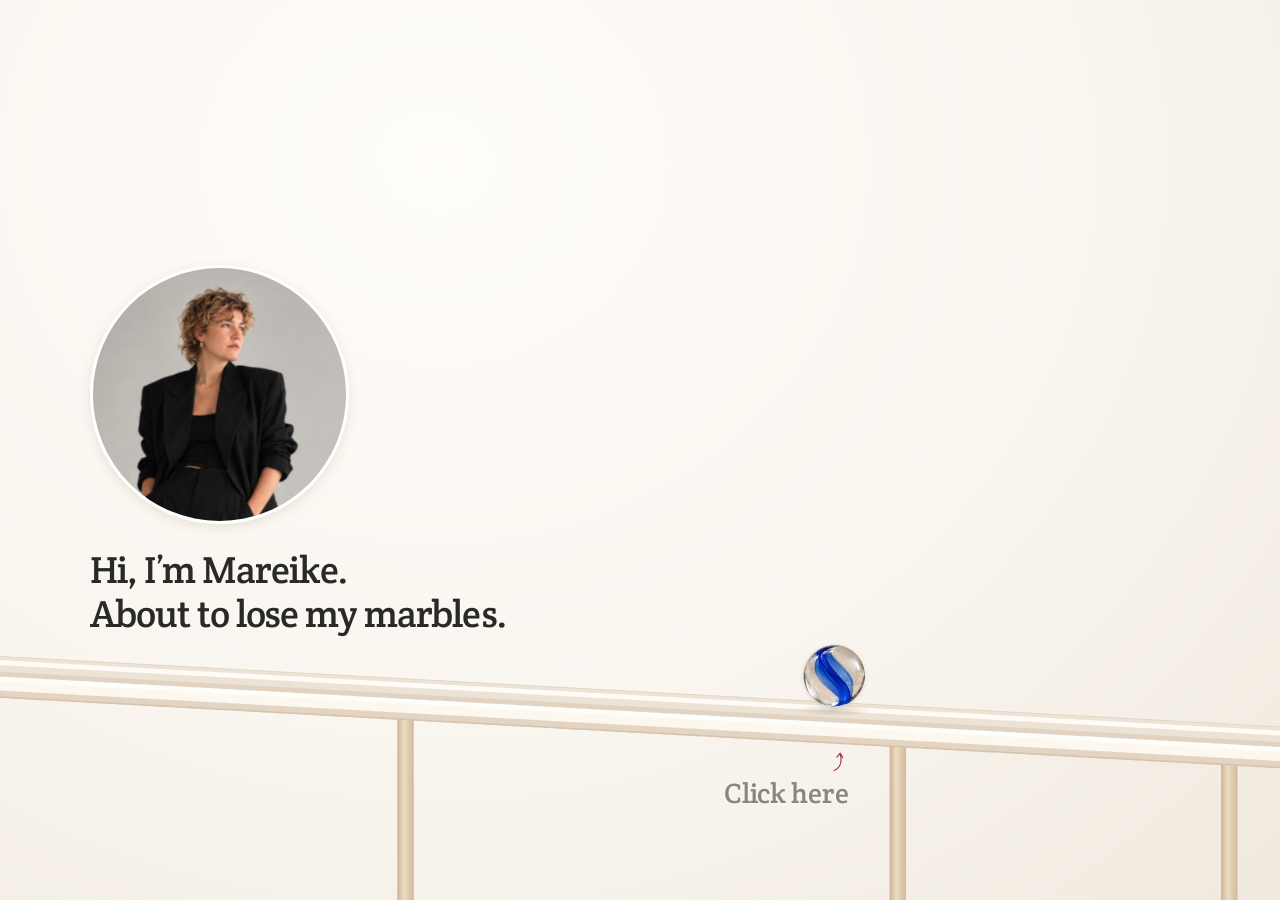
==== commit a9b61f22: "Publish the idea map to /marbles (idea-map-site bf3a265) Co-Authored-By: Claude Opus 5.5 <noreply@an" ====
--- a/marbles/index.html
+++ b/marbles/index.html
@@ -1 +1 @@
-<!doctype html><html lang="en"><head><meta charset="utf-8"><meta name="viewport" content="width=device-width, initial-scale=1"><meta name="theme-color" content="#faf8f5"><title>Mareike’s idea map</title><link rel="stylesheet" href="style.css"><link rel="stylesheet" href="play.css"><script defer src="content.js"></script><script defer src="explosion.js"></script><script defer src="motion.js"></script><script defer src="vendor/matter.min.js"></script><script defer src="track.js"></script><script defer src="jar.js"></script><script defer src="play.js"></script><script defer src="app.js"></script></head><body class="cover"><header class="mast"><button class="face" type="button" data-about><img src="assets/mareike.jpg" alt="Mareike Jens"></button><span id="siteTitle"></span><nav class="mast-tools" id="mastTools"></nav></header><main id="app"></main><dialog id="sheet"><button class="x"></button><section id="detail"></section></dialog></body></html>
+<!doctype html><html lang="en"><head><meta charset="utf-8"><meta name="viewport" content="width=device-width, initial-scale=1"><meta name="theme-color" content="#faf8f5"><title>Mareike’s idea map</title><link rel="stylesheet" href="style.css"><link rel="stylesheet" href="play.css"><script defer src="content.js"></script><script defer src="explosion.js"></script><script defer src="motion.js"></script><script defer src="vendor/matter.min.js"></script><script defer src="track.js"></script><script defer src="jar.js"></script><script defer src="play.js"></script><script defer src="app.js"></script></head><body class="cover"><header class="mast"><button class="face" type="button" data-about><img src="assets/mareike.jpg" alt="Mareike Jens"></button><button class="mast-title" type="button" data-about><span id="siteTitle"></span></button><nav class="mast-tools" id="mastTools"></nav></header><main id="app"></main><dialog id="sheet"><button class="x"></button><section id="detail"></section></dialog></body></html>
--- a/marbles/style.css
+++ b/marbles/style.css
@@ -4,7 +4,7 @@
 .machine .illustration svg{mix-blend-mode:normal}.machine{background:#f6efe9}.machine svg #traveller,.machine svg #contact,.machine svg [id^=mate]{transition:opacity .22s ease}h1[tabindex="-1"]:focus{outline:none}
 
 .bottle svg { position: absolute; inset: 0; width: 150px; height: 196px; overflow: visible; }
-.jar-glass { fill: url(#jg); }
+.jar-glass { fill: none; } /* was url(#jg), a gradient that does not exist: Chrome drew nothing, Safari drew the jar black */
 .jt { stop-color: var(--glass-tint); } .js { stop-color: var(--jar-shine); }
 .jar-edge { fill: none; stroke: var(--glass-edge); stroke-width: 1.4; }
 .jar-back { fill: rgba(var(--shadow), .07); stroke: var(--glass-edge); stroke-width: 1; opacity: .8; }
@@ -53,7 +53,7 @@
 .card-scene.missing img{display:none}.card-scene.missing figcaption{display:block;line-height:1.45}
 .card-scene.missing figcaption b{display:block;font-family:"Crete Round",Georgia,serif;font-weight:400;margin:0 0 4px}
 .card-sections{margin:22px 0 26px}.card-sections dt{font-family:"Crete Round",Georgia,serif;margin:16px 0 4px}.card-sections dd{margin:0;line-height:1.45}
-.welcome-copy .namebox{width:min(330px,83vw)}.welcome-copy .namebox input{padding-right:58px}.welcome-copy form{margin-top:16px}.welcome-copy{pointer-events:none}.welcome-copy form{pointer-events:auto}.marble-start:focus-visible{outline-offset:4px}
+.welcome-copy{pointer-events:none}.marble-start:focus-visible{outline-offset:4px}
 .marble-start:before{content:"";position:absolute;left:50%;top:50%;width:var(--orb-size);height:var(--orb-size);transform:translate(-50%,-50%) translateX(var(--roll-x)) rotate(var(--roll-angle));border-radius:50%;background:url("assets/glass.webp") center/cover;box-shadow:0 1px 4px #55463224}.shelves footer{display:flex;gap:24px}
 
 .flood{display:block;background:#f6f4f0;isolation:isolate}
@@ -127,8 +127,9 @@
   /* Cover → run → marble field → shelves: a cross-fade between whole screens. */
   ::view-transition-old(root),::view-transition-new(root){animation-duration:.55s;animation-timing-function:ease}
 }
-/* Narrow cover: the name field carries the marble run, so the copy sits low and the run lands about two thirds down, where the story scenes hold it. */
-@media(max-width:700px){.welcome.opening{align-items:flex-end;padding-bottom:30svh}}
+/* Narrow cover: the rail runs under the headline, so the copy sits low and the run lands about two thirds down, where the story scenes hold it.
+   Below the rail: the Start button. */
+@media(max-width:700px){.welcome.opening{align-items:flex-end;padding-bottom:calc(30svh + 56px)}}
 /* Story headlines keep line breaks typed in content.js ("Transformative AI\nis coming."). */
 .headline h1{white-space:pre-line}
 /* About card: the portrait leads, sized to the card. Line breaks typed in content.js are kept. */
@@ -196,12 +197,9 @@
 @media(max-width:700px){
   /* Phone header: still one line. The type shrinks with the screen so name, dot and title fit beside the portrait. */
   .mast{gap:8px}.mast #siteTitle{gap:.35em;font-size:clamp(11px,3.55vw,15px)}
-  /* Phone cover: the copy keeps equal margins left and right. The name field ends short of the right
-     margin by one marble (38 of the 340 units the phone camera shows) so the marble can wait beside it. */
+  /* Phone cover: the copy keeps equal margins left and right; the marble waits at its right margin, on the rail under the headline. */
   .welcome-copy{width:100%}
-  .welcome-copy .namebox{width:calc(100% - 8px - 11.2vw)}
-  .welcome-copy .namebox input{padding-right:20px}
-  /* The run passes directly under the field, so anything below the field starts beneath the rail. */
+  /* The run passes directly under the headline, so anything below it starts beneath the rail. */
   .welcome-copy .visit-notice{margin-top:52px}
 }
 /* Phone: a problem headline that needs two lines splits into two even ones and stays centred inside the margins. */
@@ -258,10 +256,82 @@
 /* The cover line "About to lose my marbles." stays on one line on every phone: the headline shrinks with the screen below 360px (and with Safari page zoom). */
 /* The photo is as wide as "Hi, I'm Mareike." (that line is 6.75 times the headline size). */
 @media(max-width:700px){.welcome h1{font-size:min(26px,7.2vw)}.welcome h1 span{white-space:nowrap}.welcome-copy .face img{width:calc(min(26px,7.2vw)*6.75);height:auto;aspect-ratio:1}}
-/* On the narrowest phones the name field gives its placeholder a little more room, so "…for your marble jar" is not cut off. Font stays 16px so iOS does not zoom in on focus. */
-@media(max-width:360px){.welcome-copy .namebox input{padding-left:15px;padding-right:12px}}
 /* Desktop too: "About to lose my marbles." on one line, the photo as wide as "Hi, I'm Mareike." (headline size × 6.75). */
 @media(min-width:701px){.welcome h1 span{white-space:nowrap}.welcome-copy .face img{width:calc(var(--heading)*6.75);height:auto;aspect-ratio:1}}
 /* On a computer the text-only story lines ("But even if…", "…safely.", "Because:") sit centred above the track like the
    problem lines, instead of top left where the start of the run passes behind them. */
 @media(min-width:701px){.machine:not(.opening):not(.station) .headline{text-align:center;width:100%;max-width:none}}
+
+/* Cover: no name, one big round Start (machine() in app.js sets it above the waiting marble on a computer, under the rail at the
+   copy's right margin on a phone). Porcelain with an ink rim; a red ring breathes out of it now and then. The marble starts too. */
+.visit-notice:empty{display:none}
+.cover-start{position:absolute;z-index:3;left:0;top:0;width:clamp(128px,11.5vw,156px);aspect-ratio:1;border-radius:50%;display:grid;place-content:center;justify-items:center;gap:7px;padding:0;background:radial-gradient(circle at 36% 28%,#fffefb,#f8f1e7 62%,#ebe0d0);border:1.5px solid var(--ink);box-shadow:0 12px 26px -10px #6e553770,inset 0 -5px 9px #d6c6ae40;color:var(--ink);font:400 clamp(27px,2.3vw,33px)/1 "Crete Round",Georgia,serif;letter-spacing:-.02em;transition:background .25s,color .25s}
+.cover-start svg{width:38px;height:15px;fill:none;stroke:#a32b36;stroke-width:2.2;stroke-linecap:round;stroke-linejoin:round;transition:translate .25s var(--motion-ease),stroke .25s}
+@media(hover:hover){.cover-start:hover{background:var(--ink);color:#fffdf9}.cover-start:hover svg{stroke:#fffdf9;translate:5px 0}}
+.cover-start:before{content:"";position:absolute;inset:-1.5px;border-radius:50%;border:1.5px solid #a32b36;opacity:0;pointer-events:none}
+@media(prefers-reduced-motion:no-preference){.cover-start{animation:start-breathe 2.8s ease-in-out infinite}.cover-start:before{animation:start-ring 2.8s ease-out infinite}}
+@keyframes start-breathe{0%,100%{scale:1}50%{scale:1.04}}
+@keyframes start-ring{0%{opacity:.6;scale:1}75%,100%{opacity:0;scale:1.3}}
+@media(max-width:700px){.cover-start{width:108px;gap:5px;font-size:25px}.cover-start svg{width:32px;height:13px}}
+/* ‹ › on every story screen, like on slides: at the left and right edge, half way down. Same as ←/→ and Back. */
+.slide-arrow{position:absolute;z-index:3;top:50%;translate:0 -50%;width:50px;height:50px;border-radius:50%;display:grid;place-items:center;padding:0;background:#fffdf9c7;border:1px solid #d6c9b7;box-shadow:0 4px 12px -6px #6e553755;color:var(--ink);transition:background .2s,color .2s,border-color .2s}
+.slide-arrow svg{width:26px;height:26px;fill:none;stroke:currentColor;stroke-width:2;stroke-linecap:round;stroke-linejoin:round}
+.slide-arrow.prev{left:max(12px,1.8vw)}.slide-arrow.next{right:max(12px,1.8vw)}
+@media(hover:hover){.slide-arrow:hover{background:var(--ink);border-color:var(--ink);color:#fffdf9}}   /* not on touch: a tapped arrow would stay dark */
+@media(max-width:700px){.slide-arrow{width:42px;height:42px;background:#fffdf9b0}.slide-arrow svg{width:22px;height:22px}.slide-arrow.prev{left:6px}.slide-arrow.next{right:6px}}
+/* "Transformative AI" (joined by a no-break space in content.js) must fit one line on the narrowest phones: below 360px the opening headlines shrink with the screen. */
+@media(max-width:700px){.opening .headline h1{font-size:min(38px,10.6vw)}}
+/* Quieter slide arrows (owner, 26 Nov): no disc, no rim, no shadow; just a thin chevron in soft ink that darkens on hover. */
+.slide-arrow,.slide-arrow:hover{background:none;border:0;box-shadow:none}
+.slide-arrow{width:44px;height:44px;color:#29292880}
+.slide-arrow svg{width:22px;height:22px;stroke-width:1.6}
+@media(hover:hover){.slide-arrow:hover{color:var(--ink)}}
+@media(max-width:700px){.slide-arrow{width:40px;height:40px;background:none}.slide-arrow svg{width:20px;height:20px}}
+/* Cover call to action, two versions to compare (welcome() in app.js). Both say "Click here", without an arrow. */
+/* Tag (default): a handwritten-feeling note above the marble with a thin curved stroke down to it; it rolls with the marble and
+   bobs gently. The marble is the button; the round porcelain Start is gone. */
+.cta-tag .cover-start{display:none}
+.cta-tag .marble-start{cursor:pointer}
+.cta-tag .marble-start span{display:block;bottom:calc(50% + var(--orb-size)/2 + 6px);transform:translateX(calc(-50% + var(--roll-x,0px)));font:400 21px/1 "Crete Round",Georgia,serif;letter-spacing:-.01em;color:var(--ink);text-shadow:0 1px 4px #fffcf4;text-decoration:none;animation:cta-bob 2.4s ease-in-out infinite}
+.cta-tag .marble-start span svg{display:block;width:16px;height:22px;margin:4px auto 0;translate:6px 0;fill:none;stroke:#a32b36;stroke-width:1.6;stroke-linecap:round;stroke-linejoin:round}
+.cta-tag .marble-start:hover span{text-decoration:none;color:#a32b36}
+@keyframes cta-bob{50%{translate:0 -5px}}
+/* Pill: a small frosted-glass capsule, no ink rim, a soft shadow and a slow sheen. */
+.cta-pill .marble-start span{display:none}
+.cta-pill .cover-start{width:auto;aspect-ratio:auto;height:auto;border-radius:999px;padding:13px 24px 14px;display:block;background:linear-gradient(180deg,#fffffff2,#fbf5ecd9);border:1px solid #fff;box-shadow:0 10px 26px -12px #6e553780,0 0 0 1px #e3d6c3,inset 0 -2px 4px #e9dcc955;font:400 20px/1 "Crete Round",Georgia,serif;letter-spacing:-.01em;color:var(--ink);overflow:hidden;animation:none;-webkit-backdrop-filter:blur(6px);backdrop-filter:blur(6px)}
+.cta-pill .cover-start:before{inset:0;border:0;border-radius:inherit;opacity:1;background:linear-gradient(105deg,transparent 35%,#ffffffb0 50%,transparent 65%) -120% 0/250% 100% no-repeat;animation:cta-sheen 3.6s ease-in-out infinite}
+.cta-pill .cover-start:hover{background:#fff;color:#a32b36}
+@keyframes cta-sheen{60%,100%{background-position:220% 0}}
+@media(prefers-reduced-motion:reduce){.cta-tag .marble-start span,.cta-pill .cover-start:before{animation:none}}
+/* Sizes: bigger on a computer, where the space around the marble is large. On a phone the marble sits at the right edge, so the
+   note hangs to its left (its stroke stays over the marble) instead of being cut off by the screen edge. */
+.cta-tag .marble-start span{font-size:clamp(21px,1.9vw,28px)}
+.cta-pill .cover-start{font-size:clamp(20px,1.6vw,25px);padding:.7em 1.25em .75em}
+@media(max-width:700px){.cta-tag .marble-start span{transform:translateX(calc(-100% + 14px + var(--roll-x,0px)));text-align:right}.cta-tag .marble-start span svg{margin:4px 0 0 auto;translate:-2px 0}}
+@media(min-width:701px){.cta-tag .marble-start span{font-size:clamp(24px,2.2vw,32px)}.cta-pill .cover-start{font-size:clamp(22px,1.9vw,28px)}}
+/* Default cover call to action (owner, 26 Nov): just big "CLICK HERE" in grey capitals, no button shape, no arrow. Placed like the
+   old Start (above the marble on a computer, under the rail at the right margin on a phone); darkens on hover; the marble starts too. */
+.cta-text .marble-start span{display:none}
+.cta-text .cover-start{width:auto;height:auto;aspect-ratio:auto;border:0;border-radius:0;background:none;box-shadow:none;padding:6px 2px;display:block;animation:none;
+  font:400 clamp(30px,3.2vw,46px)/1 "Crete Round",Georgia,serif;text-transform:uppercase;letter-spacing:.06em;color:#29292873;white-space:nowrap;transition:color .25s}
+.cta-text .cover-start:before{display:none}
+.cta-text .cover-start:hover,.cta-text .cover-start:focus-visible{background:none;color:var(--ink)}
+@media(max-width:700px){.cta-text .cover-start{font-size:clamp(24px,7.4vw,30px)}}
+/* The note sits under the run now, its red stroke pointing up at the marble (owner, 26 Nov). */
+.cta-tag .marble-start span{bottom:auto;top:calc(50% + var(--orb-size)/2 + 24px);display:flex;flex-direction:column-reverse;align-items:center}
+.cta-tag .marble-start span svg{margin:0 0 6px;scale:1 -1}
+@media(max-width:700px){.cta-tag .marble-start span{align-items:flex-end}.cta-tag .marble-start span svg{margin:0 0 6px auto}}
+/* Clear of the rail at every size (the rail grows with the marble), and hanging to the left of the marble, away from the posts. */
+.cta-tag .marble-start span{top:calc(50% + var(--orb-size)*1.05 + 10px);transform:translateX(calc(-100% + 14px + var(--roll-x,0px)));align-items:flex-end;text-align:right}
+.cta-tag .marble-start span svg{margin:0 0 6px auto;translate:-2px 0}
+/* The note in grey (owner, 26 Nov), darker on hover; the small red stroke stays. */
+.cta-tag .marble-start span{color:#2929288c}
+.cta-tag .marble-start:hover span,.cta-tag .marble-start:focus-visible span{color:var(--ink)}
+/* Marble field: the arrows lie over marbles, so a soft paper-coloured glow keeps them readable (no disc), and they are a bit darker. */
+.flood .slide-arrow{z-index:4;color:#292928b3;filter:drop-shadow(0 0 3px #fffdf9) drop-shadow(0 0 7px #fffdf9) drop-shadow(0 0 12px #fffdf9)}
+.flood .slide-arrow{color:var(--ink);filter:drop-shadow(0 0 2px #fffdf9) drop-shadow(0 0 5px #fffdf9) drop-shadow(0 0 9px #fffdf9) drop-shadow(0 0 14px #fffdf9)}.flood .slide-arrow svg{stroke-width:2.2}
+/* A soft paper glow (no edge, no ring) behind the arrows where they lie over marbles. */
+.flood .slide-arrow,.flood .slide-arrow:hover{background:radial-gradient(circle,#fffdf9f2 0 38%,#fffdf900 70%)}
+/* The site title in the header opens the About card, like the portrait next to it. */
+.mast-title{background:none;border:0;padding:0;margin:0;font:inherit;color:inherit;text-align:left;cursor:pointer}
+@media(hover:hover){.mast-title:hover span{text-decoration:underline;text-underline-offset:4px;text-decoration-thickness:1px}}
--- a/marbles/play.css
+++ b/marbles/play.css
@@ -238,3 +238,7 @@
 .finale-jar{margin-bottom:22px;filter:drop-shadow(0 3px 10px #6e553722)}
 .finale-jar .bottle{width:132px;height:172.5px}.finale-jar .bottle-scale{transform:scale(.88)}
 .finale-jar .cork{opacity:1;translate:0 0}.finale-jar .jar-bow{opacity:1;scale:1}
+/* The send form says again what the jar is for (ui.sendIntro). */
+.send-intro{margin:0 0 6px;font-size:15px;line-height:1.45}
+/* The goal of the game, before the visitor picks: readable, not a grey footnote. */
+.play.ask .ask-sub{color:var(--ink);font-size:16px;line-height:1.45}
